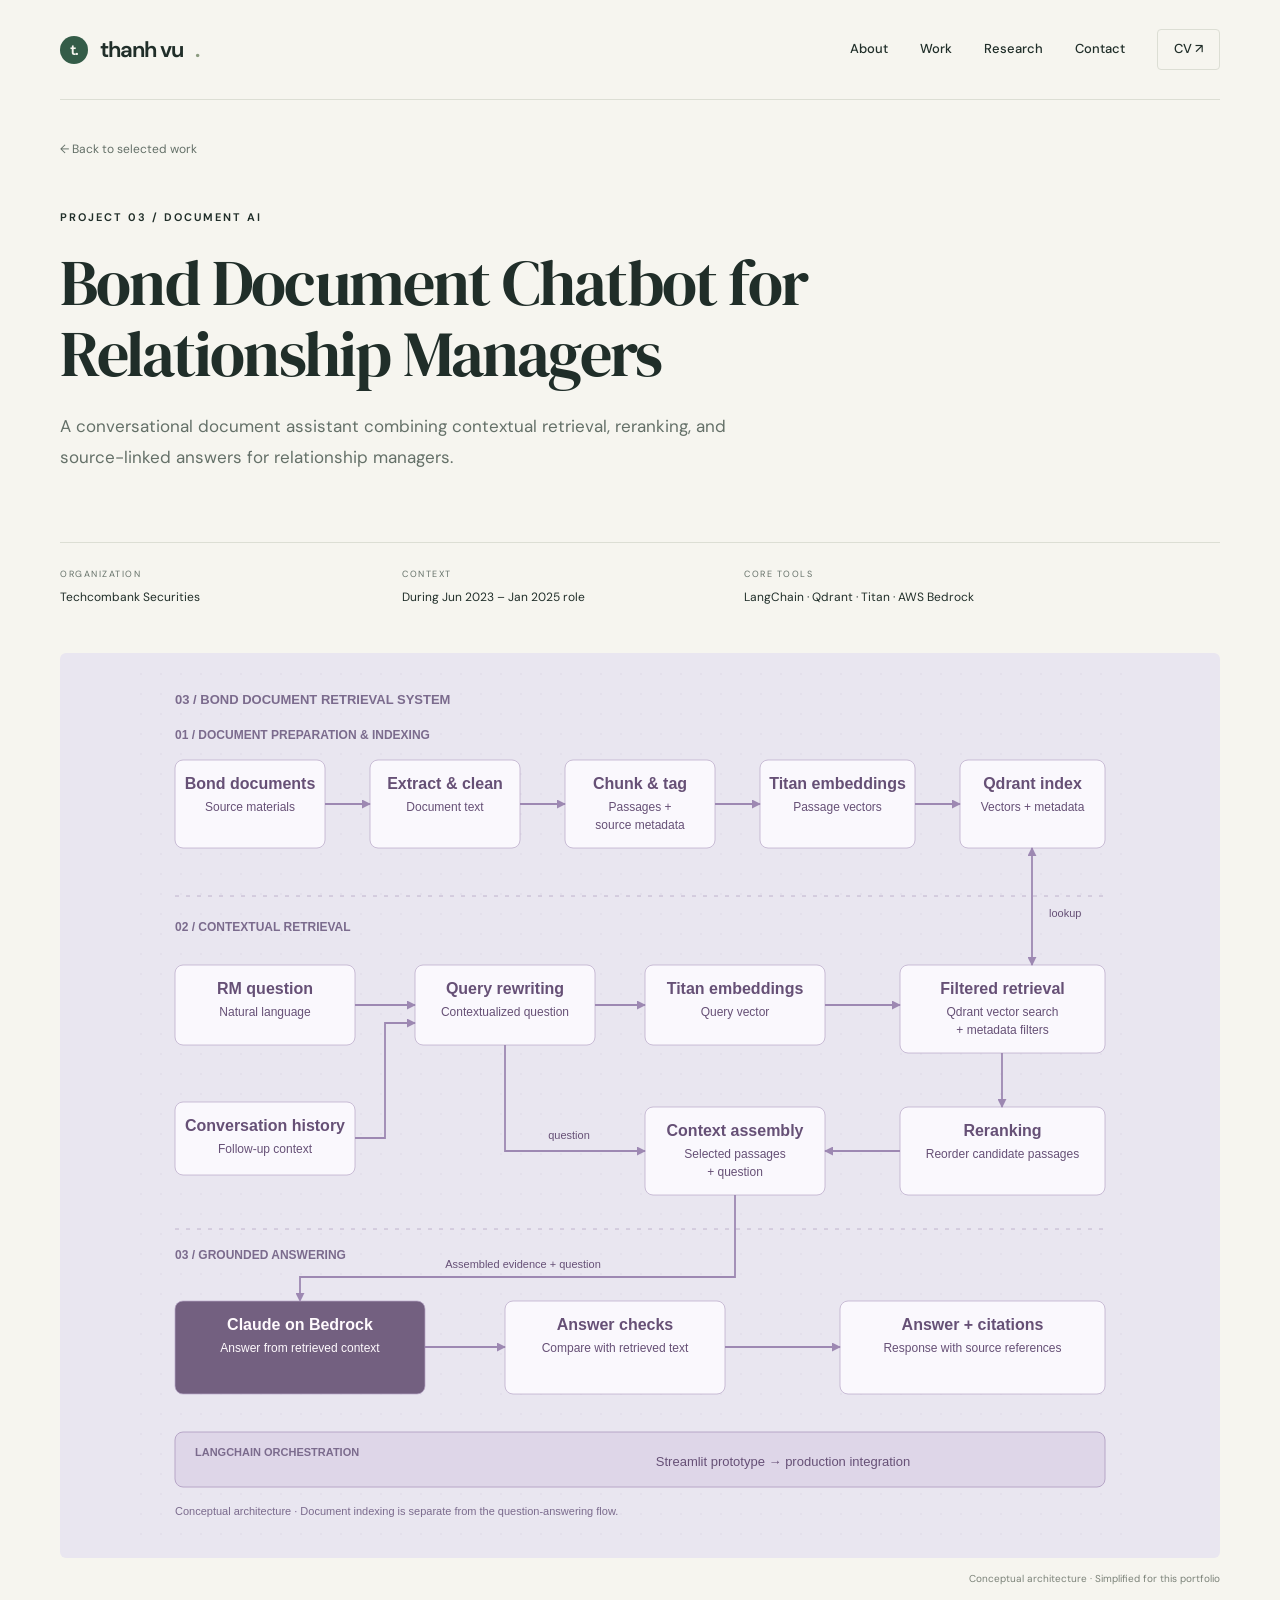
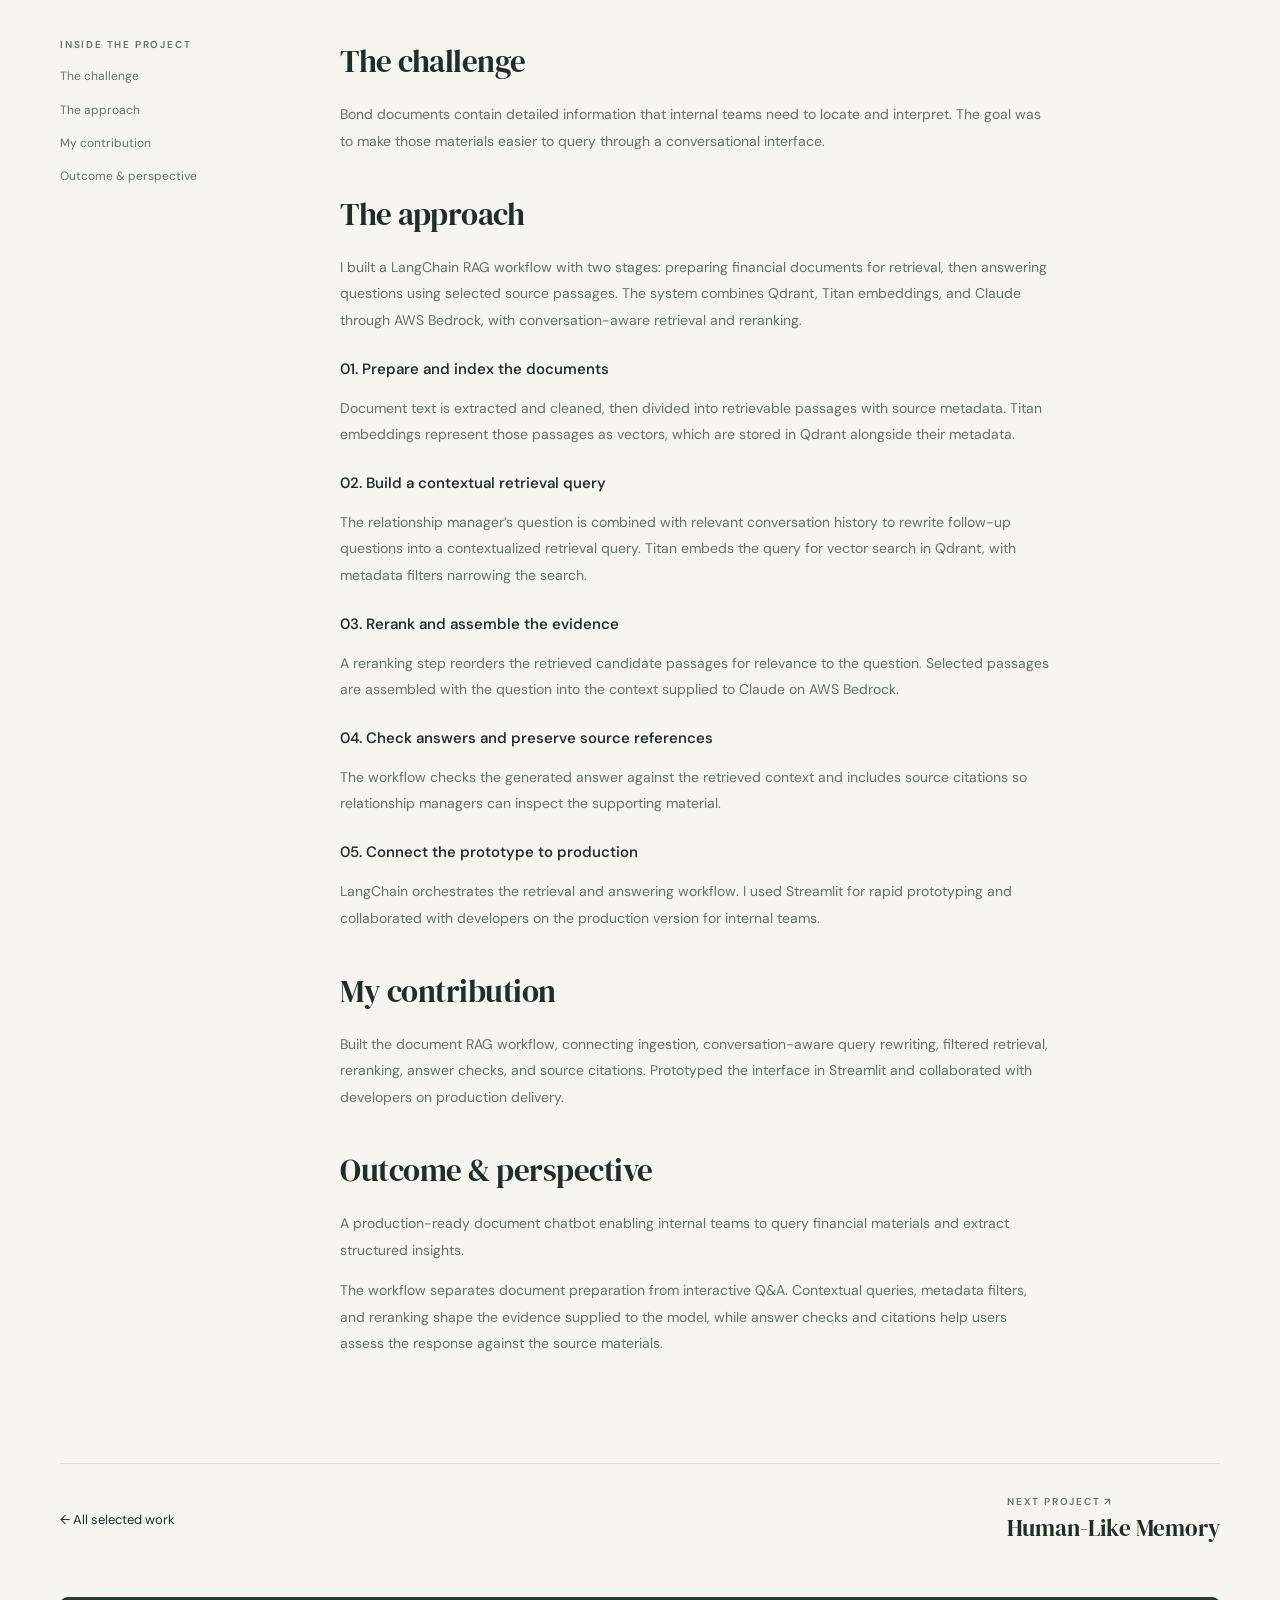
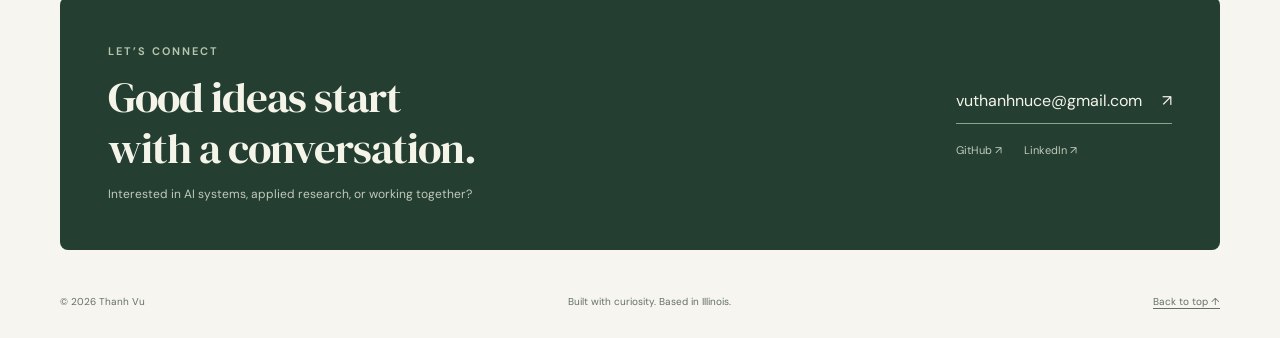
==== projects/bond-document-chatbot.html @ 67638975 "Publish personal portfolio with project case studies and revised CV" ====
<!doctype html><html lang="en"><head><meta charset="utf-8"><meta name="viewport" content="width=device-width,initial-scale=1"><meta name="theme-color" content="#f6f5ef"><title>Bond Document Chatbot — Thanh Vu</title><meta name="description" content="A conversational document assistant combining contextual retrieval, reranking, and source-linked answers for relationship managers."><meta property="og:title" content="Bond Document Chatbot — Thanh Vu"><meta property="og:description" content="A conversational document assistant combining contextual retrieval, reranking, and source-linked answers for relationship managers."><meta property="og:type" content="website"><link rel="icon" type="image/svg+xml" href="../assets/favicon.svg"><link rel="stylesheet" href="../assets/style.css?v=4"><script defer src="../assets/site.js"></script></head><body><a class="skip" href="#main">Skip to content</a><header class="site-header wrap"><a class="brand" href="../index.html" aria-label="Thanh Vu home"><span class="brand-mark" aria-hidden="true">t.</span>thanh vu<span style="color:#8c9c80">.</span></a><nav class="nav" aria-label="Main navigation"><a href="../index.html#about">About</a><a href="../index.html#work">Work</a><a class="desktop-link" href="../index.html#research">Research</a><a class="desktop-link" href="../index.html#contact">Contact</a><a class="cv-link" href="../assets/ThanhVu-CV.pdf?v=7" target="_blank" rel="noopener">CV <span aria-hidden="true">↗</span></a></nav></header><main id="main" class="wrap"><a class="back" href="../index.html#work">← Back to selected work</a><section class="case-hero"><div class="eyebrow">PROJECT 03 / DOCUMENT AI</div><h1>Bond Document Chatbot for Relationship Managers</h1><p class="lede">A conversational document assistant combining contextual retrieval, reranking, and source-linked answers for relationship managers.</p></section><dl class="case-facts"><div><dt>Organization</dt><dd>Techcombank Securities</dd></div><div><dt>Context</dt><dd>During Jun 2023 – Jan 2025 role</dd></div><div><dt>Core tools</dt><dd>LangChain · Qdrant · Titan · AWS Bedrock</dd></div></dl><figure id="architecture" style="margin:0"><div class="case-visual bond"><img src="../assets/bond.svg?v=2" width="1000" height="865" alt="Bond document indexing, contextual query rewriting, filtered Qdrant retrieval, reranking, context assembly, Claude answer generation, answer checks, and source citations."></div><figcaption class="illustration-note">Conceptual architecture · Simplified for this portfolio</figcaption></figure><div class="case-layout"><aside class="case-aside"><div class="small-label">INSIDE THE PROJECT</div><a href="#challenge">The challenge</a><a href="#approach">The approach</a><a href="#contribution">My contribution</a><a href="#outcome">Outcome &amp; perspective</a></aside><div class="case-body"><section id="challenge"><h2>The challenge</h2><p>Bond documents contain detailed information that internal teams need to locate and interpret. The goal was to make those materials easier to query through a conversational interface.</p></section><section id="approach"><h2>The approach</h2><p>I built a LangChain RAG workflow with two stages: preparing financial documents for retrieval, then answering questions using selected source passages. The system combines Qdrant, Titan embeddings, and Claude through AWS Bedrock, with conversation-aware retrieval and reranking.</p><h3>01. Prepare and index the documents</h3><p>Document text is extracted and cleaned, then divided into retrievable passages with source metadata. Titan embeddings represent those passages as vectors, which are stored in Qdrant alongside their metadata.</p><h3>02. Build a contextual retrieval query</h3><p>The relationship manager’s question is combined with relevant conversation history to rewrite follow-up questions into a contextualized retrieval query. Titan embeds the query for vector search in Qdrant, with metadata filters narrowing the search.</p><h3>03. Rerank and assemble the evidence</h3><p>A reranking step reorders the retrieved candidate passages for relevance to the question. Selected passages are assembled with the question into the context supplied to Claude on AWS Bedrock.</p><h3>04. Check answers and preserve source references</h3><p>The workflow checks the generated answer against the retrieved context and includes source citations so relationship managers can inspect the supporting material.</p><h3>05. Connect the prototype to production</h3><p>LangChain orchestrates the retrieval and answering workflow. I used Streamlit for rapid prototyping and collaborated with developers on the production version for internal teams.</p></section><section id="contribution"><h2>My contribution</h2><p>Built the document RAG workflow, connecting ingestion, conversation-aware query rewriting, filtered retrieval, reranking, answer checks, and source citations. Prototyped the interface in Streamlit and collaborated with developers on production delivery.</p></section><section id="outcome"><h2>Outcome &amp; perspective</h2><p>A production-ready document chatbot enabling internal teams to query financial materials and extract structured insights.</p><p>The workflow separates document preparation from interactive Q&A. Contextual queries, metadata filters, and reranking shape the evidence supplied to the model, while answer checks and citations help users assess the response against the source materials.</p></section></div></div><div class="case-next"><a href="../index.html#work">← All selected work</a><a href="human-like-memory.html"><div class="small-label">NEXT PROJECT ↗</div><span>Human-Like Memory</span></a></div><section class="contact" id="contact" aria-labelledby="contact-title"><div><div class="eyebrow">LET’S CONNECT</div><h2 id="contact-title">Good ideas start<br>with a conversation.</h2><p>Interested in AI systems, applied research, or working together?</p></div><div><a class="contact-email" href="mailto:vuthanhnuce@gmail.com">vuthanhnuce@gmail.com <span aria-hidden="true">↗</span></a><div class="contact-links"><a href="https://github.com/vuthanh2611" target="_blank" rel="noopener">GitHub ↗</a><a href="https://www.linkedin.com/in/vuducthanh2611/" target="_blank" rel="noopener">LinkedIn ↗</a></div></div></section></main><footer class="site-footer wrap"><span>© <span data-year>2026</span> Thanh Vu</span><span>Built with curiosity. Based in Illinois.</span><a href="../index.html#main">Back to top ↑</a></footer></body></html>
---- assets/style.css ----
@import url('https://fonts.googleapis.com/css2?family=DM+Sans:wght@400;450;500;550;600;650;700&family=DM+Serif+Display:ital@0;1&display=swap');
:root{--paper:#f6f5ef;--ink:#202e29;--green:#345c48;--muted:#647068;--line:#dcded4;--mint:#e3eadd;--coral:#f1e2d8;--lilac:#e9e6f0;--serif:'DM Serif Display',Georgia,serif;--sans:'DM Sans',Arial,sans-serif}*{box-sizing:border-box}html{scroll-behavior:smooth;scroll-padding-top:100px}body{margin:0;background:var(--paper);color:var(--ink);font-family:var(--sans);font-size:16px;line-height:1.6;-webkit-font-smoothing:antialiased}a{color:inherit;text-decoration:none}button{font:inherit}a,button{-webkit-tap-highlight-color:transparent}a:focus-visible,button:focus-visible{outline:3px solid #ac7835;outline-offset:5px}::selection{background:#d0dec5}.wrap{width:min(1160px,calc(100% - 96px));margin:auto}.site-header{height:100px;display:flex;align-items:center;justify-content:space-between;border-bottom:1px solid var(--line)}.brand{font-weight:650;font-size:22px;letter-spacing:-1px;display:flex;align-items:center;gap:12px}.brand-mark{display:grid;place-items:center;background:var(--green);width:28px;height:28px;color:var(--paper);font-size:15px;letter-spacing:-1px;border-radius:50%}.nav{display:flex;gap:32px;align-items:center;font-size:13px;font-weight:500}.nav a:hover,.text-link:hover{color:var(--green);text-decoration:underline;text-underline-offset:5px}.nav .cv-link{border:1px solid var(--line);padding:9px 16px;border-radius:4px}.mobile-menu{display:none}.eyebrow{font-size:11px;font-weight:650;text-transform:uppercase;letter-spacing:2px;display:flex;gap:9px;align-items:center}.status-dot{width:6px;height:6px;display:inline-block;background:#60825d;border-radius:50%}.hero{padding:85px 0 65px;display:grid;grid-template-columns:1.3fr 1fr;gap:36px;align-items:center}.hero h1{font-family:var(--serif);font-weight:400;font-size:clamp(60px,6.1vw,86px);line-height:1.04;letter-spacing:-3.5px;margin:28px 0}.hero h1 em{font-weight:400;color:var(--green)}.hero-intro{color:var(--muted);font-size:16px;max-width:460px;line-height:1.85}.hero-intro strong{color:var(--ink);font-weight:550}.actions{display:flex;align-items:center;gap:27px;margin-top:29px}.button{display:inline-flex;gap:23px;align-items:center;justify-content:center;padding:12px 20px;background:var(--green);color:#fff;border:1px solid var(--green);border-radius:4px;font-size:13px;font-weight:500;transition:background .2s,transform .2s}.button:hover{background:#244335;transform:translateY(-2px)}.text-link{font-size:13px;font-weight:550;display:inline-flex;gap:14px;align-items:center}.hero-art{position:relative;min-width:0;display:flex;align-items:center;justify-content:center}.hero-art img{display:block;width:100%;max-width:460px}.hero-art .art-caption{position:absolute;bottom:12px;left:0;right:0;text-align:center;font-family:monospace;font-size:9px;letter-spacing:2px;color:#72806b}.specialties{border-top:1px solid var(--line);border-bottom:1px solid var(--line);display:flex;justify-content:space-between;align-items:center;gap:20px;padding:20px 0;font-size:12px;color:var(--muted)}.specialties span:first-child{font-size:10px;letter-spacing:1.8px;text-transform:uppercase;color:#889086}.specialties b{font-weight:450;color:#46594b}.specialties i{font-style:normal;color:#a8b1a0}.section{padding:78px 0}.section-heading{display:flex;justify-content:space-between;align-items:flex-end;margin-bottom:30px;gap:25px}.section-heading h2{font-family:var(--serif);font-weight:400;font-size:42px;line-height:1.2;letter-spacing:-1.3px;margin:9px 0 0}.section-heading>p{font-size:13px;max-width:295px;color:var(--muted);margin:0 0 5px}.project-card{border:1px solid var(--line);border-radius:7px;overflow:hidden;background:#fcfcf8;transition:box-shadow .25s,transform .25s}.project-card:hover{box-shadow:0 10px 30px #26362a0a;transform:translateY(-3px)}.project-featured{display:grid;grid-template-columns:1fr 1fr;min-height:360px}.project-art{background:var(--mint);display:flex;align-items:center;justify-content:center;min-height:280px;overflow:hidden}.project-art img{width:100%;height:100%;object-fit:contain;display:block}.project-copy{padding:34px 37px;display:flex;flex-direction:column;align-items:flex-start}.project-meta{font-size:9px;font-weight:600;letter-spacing:1.5px;text-transform:uppercase;color:var(--muted);display:flex;align-items:center;gap:9px}.project-meta .project-number{color:#82917b}.project-copy h3{font-family:var(--serif);font-weight:400;line-height:1.18;font-size:31px;letter-spacing:-.6px;margin:15px 0}.project-copy>p{font-size:13px;line-height:1.85;color:var(--muted);margin:0 0 20px;max-width:420px}.tags{display:flex;gap:7px;flex-wrap:wrap;margin-bottom:24px}.tags span{border:1px solid var(--line);border-radius:3px;padding:3px 8px;font-size:9px;color:#66705e}.project-copy .text-link{margin-top:auto;font-size:12px}.project-grid{display:grid;grid-template-columns:1fr 1fr;gap:24px;margin-top:24px}.project-grid .project-art{height:276px;min-height:0}.project-grid .project-copy{padding:28px 32px}.project-grid .project-copy h3{font-size:28px}.project-grid .project-copy>p{min-height:72px}.project-grid .project-art.financial{background:var(--coral)}.project-grid .project-art.bond{background:var(--lilac)}.illustration-note{color:#7b8278;font-size:10px;text-align:right;margin:13px 0 0}.about-section{border-top:1px solid var(--line);display:grid;grid-template-columns:1fr 1.35fr;gap:80px}.about-section h2{font-family:var(--serif);font-size:43px;font-weight:400;line-height:1.17;letter-spacing:-1px;margin:17px 0 22px}.about-section .bio{font-size:14px;color:var(--muted);line-height:1.85}.small-label{font-size:10px;letter-spacing:1.8px;text-transform:uppercase;font-weight:600;color:var(--muted)}.education{border-top:1px solid var(--line);padding-top:22px;margin-top:28px}.education p{font-size:12px;line-height:1.7;margin:13px 0;color:var(--muted)}.education strong{font-weight:550;color:var(--ink)}.timeline{padding-top:4px}.timeline-item{padding:0 0 27px 24px;border-left:1px solid #ced5c8;position:relative}.timeline-item:last-child{padding-bottom:0}.timeline-item:before{content:'';position:absolute;left:-4px;top:8px;width:7px;height:7px;border-radius:50%;background:#90a087;border:2px solid var(--paper)}.timeline-item:first-child:before{background:var(--green)}.timeline-item .time{font-size:10px;color:var(--muted);letter-spacing:.4px}.timeline-item h3{font-size:16px;font-weight:550;margin:5px 0}.timeline-item h3 span{font-size:11px;font-weight:400;color:var(--muted);margin-left:6px}.timeline-item .role{font-size:11px;color:var(--green);margin-bottom:7px}.timeline-item p{font-size:12px;line-height:1.85;color:var(--muted);margin:0}.research{border-top:1px solid var(--line);padding:49px 0 65px;display:grid;grid-template-columns:1fr 2.35fr;gap:65px}.research h2{font-family:var(--serif);font-size:31px;font-weight:400;letter-spacing:-.5px;margin:10px 0}.research-intro{font-size:12px;color:var(--muted);max-width:220px}.publication{padding:20px 0;border-bottom:1px solid var(--line)}.publication:first-child{padding-top:0}.publication h3{font-size:14px;font-weight:500;line-height:1.6;margin:0 0 7px}.publication p{font-size:10px;color:var(--muted);margin:0}.publication .journal{margin-top:6px;color:var(--green)}.contact{background:#253e32;color:#f5f4e9;border-radius:8px;display:flex;justify-content:space-between;align-items:center;padding:46px 48px;margin-bottom:44px;gap:30px}.contact .eyebrow{color:#b7c5ac}.contact h2{font-size:43px;font-family:var(--serif);font-weight:400;line-height:1.17;letter-spacing:-1px;margin:12px 0}.contact p{font-size:12px;color:#c0cbb9;margin:0}.contact .contact-email{font-size:16px;border-bottom:1px solid #8ea189;padding-bottom:9px;display:flex;align-items:center;gap:20px}.contact-email:hover{color:#d2e6b6}.contact-links{display:flex;gap:22px;font-size:11px;color:#c0cbb9;margin-top:18px}.contact-links a:hover{text-decoration:underline}.site-footer{display:flex;justify-content:space-between;padding:0 0 28px;font-size:10px;color:var(--muted)}.site-footer a{text-decoration:underline;text-underline-offset:3px}.skip{position:absolute;top:-70px;left:16px;background:var(--ink);color:white;padding:10px;z-index:20}.skip:focus{top:10px}.back{display:inline-flex;font-size:12px;gap:12px;margin-top:40px;color:var(--muted)}.case-hero{padding:48px 0 35px;max-width:850px}.case-hero h1{font-family:var(--serif);font-weight:400;font-size:clamp(42px,5vw,66px);line-height:1.1;letter-spacing:-1.8px;margin:22px 0}.case-hero .lede{max-width:680px;color:var(--muted);line-height:1.85;font-size:17px}.case-facts{display:grid;grid-template-columns:1fr 1fr 1.5fr;gap:25px;padding:24px 0 30px;border-top:1px solid var(--line)}.case-facts dt{font-size:9px;text-transform:uppercase;letter-spacing:1.5px;color:var(--muted)}.case-facts dd{margin:7px 0 0;font-size:12px}.case-visual{border-radius:6px;background:var(--mint);padding:20px;display:flex;justify-content:center}.case-visual img{width:100%;max-width:820px;max-height:480px}.case-visual.financial{background:var(--coral)}.case-visual.bond{background:var(--lilac)}.case-layout{display:grid;grid-template-columns:220px 1fr;gap:60px;padding:50px 0 70px}.case-aside{font-size:12px;color:var(--muted);align-self:start;position:sticky;top:30px}.case-aside a{display:block;margin:14px 0}.case-aside a:hover{color:var(--green)}.case-body{max-width:710px}.case-body section{margin-bottom:36px;scroll-margin-top:30px}.case-body h2{font-family:var(--serif);font-size:31px;font-weight:400;letter-spacing:-.5px;margin:0 0 14px}.case-body h3{font-size:15px;font-weight:550;margin:23px 0 7px}.case-body p,.case-body li{font-size:14px;color:var(--muted);line-height:1.9}.case-body ul,.case-body ol{padding-left:20px}.case-body li{padding-left:7px;margin-bottom:10px}.case-body .callout{background:#e9eddf;padding:20px 25px;border-left:2px solid #8da475;font-size:13px;line-height:1.9;color:#425540}.case-next{border-top:1px solid var(--line);display:flex;justify-content:space-between;align-items:center;padding:30px 0 50px;font-size:13px}.case-next span{font-family:var(--serif);font-size:23px}.reveal{animation:rise .65s ease both}@keyframes rise{from{opacity:0;transform:translateY(14px)}to{opacity:1;transform:translateY(0)}}@media(min-width:1500px){.hero{padding-top:100px;padding-bottom:90px}}@media(max-width:950px){.wrap{width:calc(100% - 56px)}.hero h1{font-size:64px}.hero{gap:10px}.nav{gap:22px}.project-copy{padding:27px}.project-copy h3{font-size:29px}.project-grid .project-copy{padding:25px}.about-section{gap:45px;grid-template-columns:1fr 1.2fr}.contact{padding:35px}.contact h2{font-size:36px}.contact .contact-email{font-size:13px;gap:10px}.case-layout{grid-template-columns:170px 1fr;gap:35px}.specialties{font-size:10px;gap:10px}}@media(max-width:680px){.wrap{width:calc(100% - 40px)}.site-header{height:76px}.brand{font-size:20px}.nav{gap:15px;font-size:11px}.nav .cv-link{padding:7px 10px}.nav .desktop-link{display:none}.hero{padding:48px 0 30px;grid-template-columns:1fr;gap:20px}.hero h1{font-size:62px;letter-spacing:-2.5px;margin:23px 0}.hero-intro{font-size:14px;max-width:390px}.hero-art{max-width:370px;margin:0 auto;width:100%}.hero-art .art-caption{bottom:0}.hero-art img{max-height:320px}.eyebrow{font-size:9px;letter-spacing:1.6px}.actions{gap:24px;margin-top:24px}.specialties{flex-wrap:wrap;justify-content:flex-start;column-gap:13px;row-gap:7px;padding:16px 0;font-size:10px}.specialties span:first-child{width:100%;font-size:8px}.specialties i{display:none}.section{padding:48px 0}.section-heading{align-items:flex-start;flex-direction:column;gap:15px}.section-heading h2{font-size:36px}.section-heading>p{font-size:12px;max-width:300px}.project-featured{grid-template-columns:1fr}.project-featured .project-art{min-height:0;height:270px}.project-copy{padding:27px}.project-copy h3{font-size:30px}.project-grid{grid-template-columns:1fr;gap:22px;margin-top:22px}.project-grid .project-art{height:248px}.project-grid .project-copy>p{min-height:0}.illustration-note{text-align:left;font-size:9px}.about-section{grid-template-columns:1fr;gap:35px}.about-section h2{font-size:37px}.timeline-item{padding-bottom:27px}.research{grid-template-columns:1fr;gap:23px;padding-top:35px}.research-intro{max-width:none}.contact{flex-direction:column;align-items:flex-start;gap:28px;padding:30px 26px;margin-bottom:26px}.contact h2{font-size:35px}.contact .contact-email{font-size:14px}.site-footer{font-size:9px;gap:20px}.case-hero{padding:33px 0 25px}.case-hero h1{font-size:43px;letter-spacing:-1.2px}.case-hero .lede{font-size:15px}.case-facts{grid-template-columns:1fr 1fr;gap:20px}.case-facts>div:last-child{grid-column:1/-1}.case-visual{padding:8px}.case-layout{display:block;padding-top:32px}.case-aside{display:none}.case-body h2{font-size:28px}.case-body p,.case-body li{font-size:13px}.case-next{gap:24px;align-items:flex-start}.case-next span{font-size:20px}.back{margin-top:28px}}@media(prefers-reduced-motion:reduce){html{scroll-behavior:auto}*,*:before,*:after{animation:none!important;transition:none!important}}

/* Brief introduction before the selected projects. */
.about-intro{display:grid;grid-template-columns:1fr 1.55fr;gap:65px;padding:48px 0 46px;border-bottom:1px solid var(--line)}
.about-intro h2{font-family:var(--serif);font-weight:400;font-size:37px;line-height:1.17;letter-spacing:-.8px;margin:14px 0 0}
.intro-bio p{font-size:14px;line-height:1.9;color:var(--muted);margin:0 0 13px;max-width:620px}
.intro-bio .text-link{margin-top:5px;font-size:12px}
@media(max-width:680px){.about-intro{grid-template-columns:1fr;gap:22px;padding:35px 0}.about-intro h2{font-size:33px}.intro-bio p{font-size:13px}}

.publication h3 a{text-decoration:underline;text-decoration-color:#a7b39c;text-underline-offset:4px}.publication h3 a:hover{color:var(--green);text-decoration-color:var(--green)}.publication h3 a span{font-size:12px;white-space:nowrap}

.honors{grid-column:1/-1;border-top:1px solid var(--line);padding-top:26px;margin-top:-28px}.honors h3{margin:0 0 24px}.honors-grid{display:grid;grid-template-columns:repeat(3,minmax(0,1fr));gap:28px}.honors-grid article+article{border-left:1px solid var(--line);padding-left:28px}.funding-label{font-size:8px;letter-spacing:1.1px;font-weight:600;color:var(--green)}.honors h4{font-size:14px;font-weight:550;margin:9px 0 7px;line-height:1.5}.honors p{font-size:11px;color:var(--muted);line-height:1.8;margin:0}@media(max-width:680px){.honors{margin-top:0}.honors-grid{grid-template-columns:1fr;gap:22px}.honors-grid article+article{border-left:0;border-top:1px solid var(--line);padding:20px 0 0}}

.case-visual.memory img{max-width:1000px;max-height:none;height:auto}

.case-visual.financial img{max-width:1000px;max-height:none;height:auto}

.case-visual.bond img{max-width:1000px;max-height:none;height:auto}
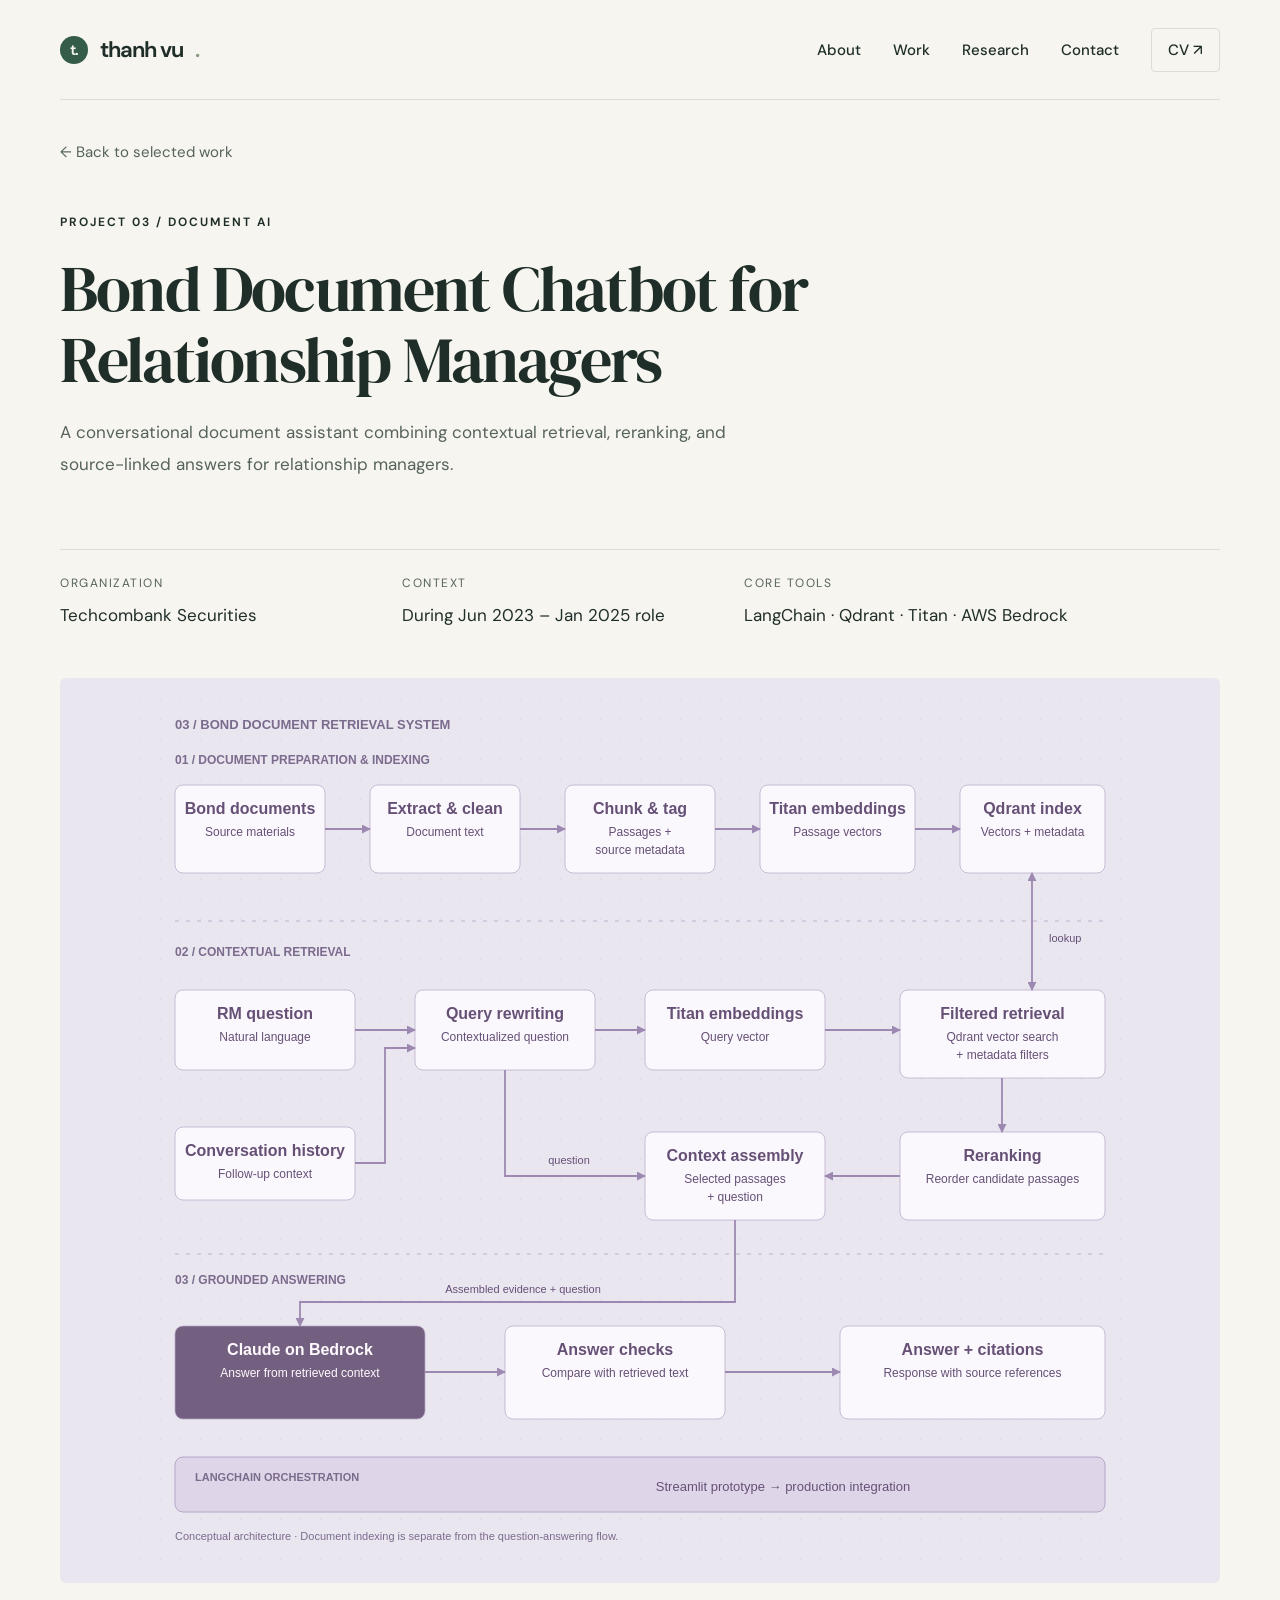
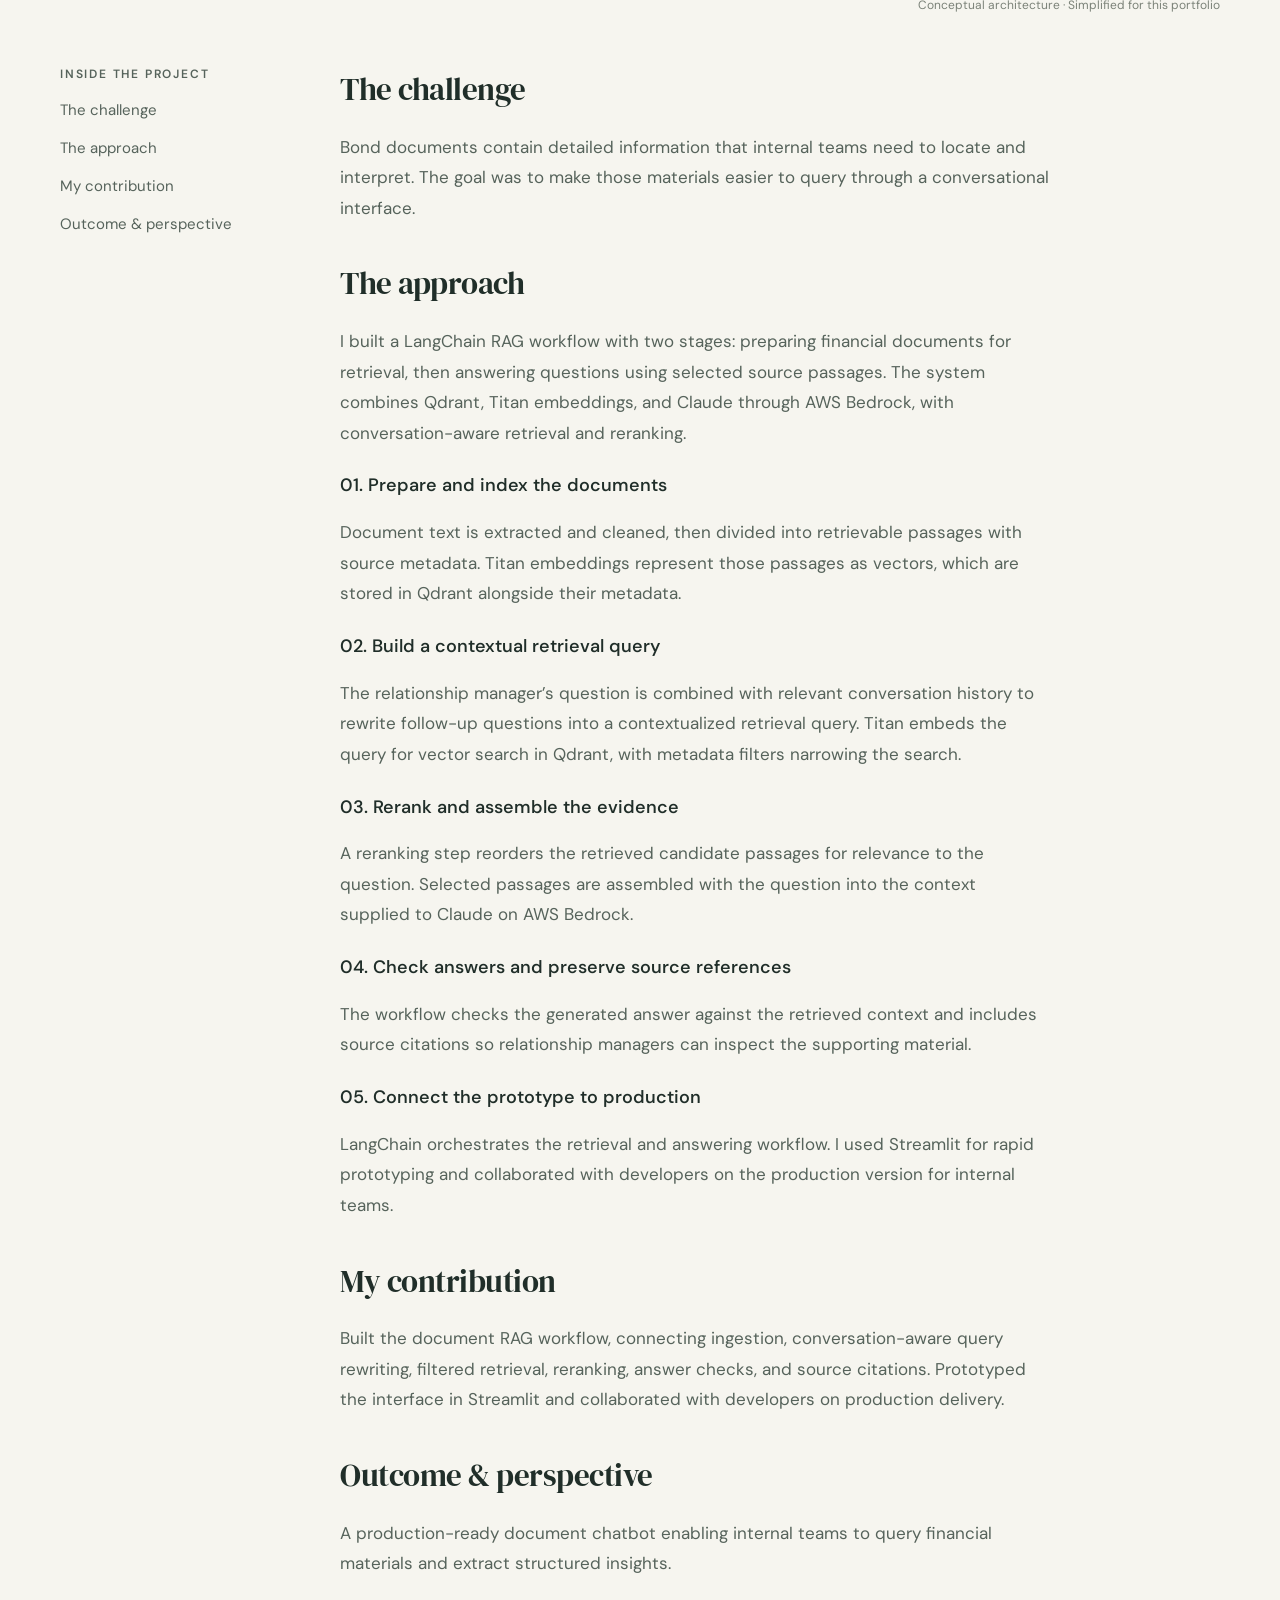
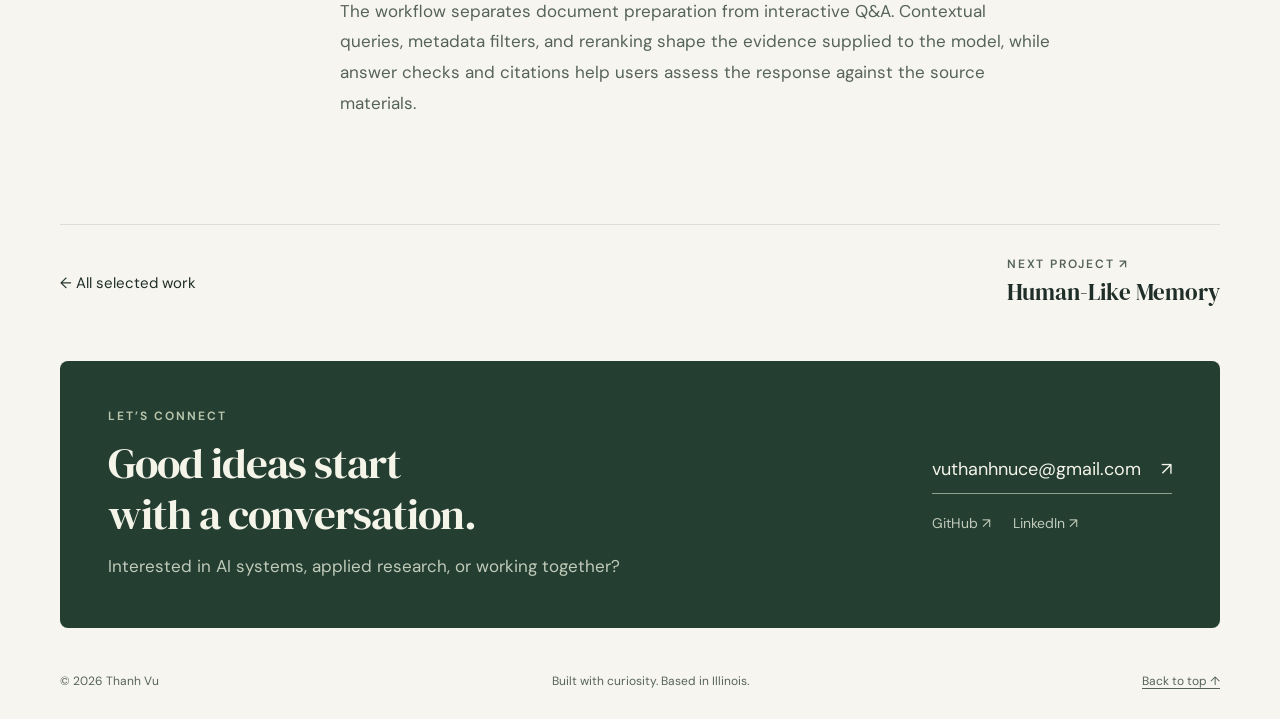
==== commit 0e957fdf: "Improve detail text readability on desktop and mobile" ====
--- a/projects/bond-document-chatbot.html
+++ b/projects/bond-document-chatbot.html
@@ -1 +1 @@
-<!doctype html><html lang="en"><head><meta charset="utf-8"><meta name="viewport" content="width=device-width,initial-scale=1"><meta name="theme-color" content="#f6f5ef"><title>Bond Document Chatbot — Thanh Vu</title><meta name="description" content="A conversational document assistant combining contextual retrieval, reranking, and source-linked answers for relationship managers."><meta property="og:title" content="Bond Document Chatbot — Thanh Vu"><meta property="og:description" content="A conversational document assistant combining contextual retrieval, reranking, and source-linked answers for relationship managers."><meta property="og:type" content="website"><link rel="icon" type="image/svg+xml" href="../assets/favicon.svg"><link rel="stylesheet" href="../assets/style.css?v=4"><script defer src="../assets/site.js"></script></head><body><a class="skip" href="#main">Skip to content</a><header class="site-header wrap"><a class="brand" href="../index.html" aria-label="Thanh Vu home"><span class="brand-mark" aria-hidden="true">t.</span>thanh vu<span style="color:#8c9c80">.</span></a><nav class="nav" aria-label="Main navigation"><a href="../index.html#about">About</a><a href="../index.html#work">Work</a><a class="desktop-link" href="../index.html#research">Research</a><a class="desktop-link" href="../index.html#contact">Contact</a><a class="cv-link" href="../assets/ThanhVu-CV.pdf?v=7" target="_blank" rel="noopener">CV <span aria-hidden="true">↗</span></a></nav></header><main id="main" class="wrap"><a class="back" href="../index.html#work">← Back to selected work</a><section class="case-hero"><div class="eyebrow">PROJECT 03 / DOCUMENT AI</div><h1>Bond Document Chatbot for Relationship Managers</h1><p class="lede">A conversational document assistant combining contextual retrieval, reranking, and source-linked answers for relationship managers.</p></section><dl class="case-facts"><div><dt>Organization</dt><dd>Techcombank Securities</dd></div><div><dt>Context</dt><dd>During Jun 2023 – Jan 2025 role</dd></div><div><dt>Core tools</dt><dd>LangChain · Qdrant · Titan · AWS Bedrock</dd></div></dl><figure id="architecture" style="margin:0"><div class="case-visual bond"><img src="../assets/bond.svg?v=2" width="1000" height="865" alt="Bond document indexing, contextual query rewriting, filtered Qdrant retrieval, reranking, context assembly, Claude answer generation, answer checks, and source citations."></div><figcaption class="illustration-note">Conceptual architecture · Simplified for this portfolio</figcaption></figure><div class="case-layout"><aside class="case-aside"><div class="small-label">INSIDE THE PROJECT</div><a href="#challenge">The challenge</a><a href="#approach">The approach</a><a href="#contribution">My contribution</a><a href="#outcome">Outcome &amp; perspective</a></aside><div class="case-body"><section id="challenge"><h2>The challenge</h2><p>Bond documents contain detailed information that internal teams need to locate and interpret. The goal was to make those materials easier to query through a conversational interface.</p></section><section id="approach"><h2>The approach</h2><p>I built a LangChain RAG workflow with two stages: preparing financial documents for retrieval, then answering questions using selected source passages. The system combines Qdrant, Titan embeddings, and Claude through AWS Bedrock, with conversation-aware retrieval and reranking.</p><h3>01. Prepare and index the documents</h3><p>Document text is extracted and cleaned, then divided into retrievable passages with source metadata. Titan embeddings represent those passages as vectors, which are stored in Qdrant alongside their metadata.</p><h3>02. Build a contextual retrieval query</h3><p>The relationship manager’s question is combined with relevant conversation history to rewrite follow-up questions into a contextualized retrieval query. Titan embeds the query for vector search in Qdrant, with metadata filters narrowing the search.</p><h3>03. Rerank and assemble the evidence</h3><p>A reranking step reorders the retrieved candidate passages for relevance to the question. Selected passages are assembled with the question into the context supplied to Claude on AWS Bedrock.</p><h3>04. Check answers and preserve source references</h3><p>The workflow checks the generated answer against the retrieved context and includes source citations so relationship managers can inspect the supporting material.</p><h3>05. Connect the prototype to production</h3><p>LangChain orchestrates the retrieval and answering workflow. I used Streamlit for rapid prototyping and collaborated with developers on the production version for internal teams.</p></section><section id="contribution"><h2>My contribution</h2><p>Built the document RAG workflow, connecting ingestion, conversation-aware query rewriting, filtered retrieval, reranking, answer checks, and source citations. Prototyped the interface in Streamlit and collaborated with developers on production delivery.</p></section><section id="outcome"><h2>Outcome &amp; perspective</h2><p>A production-ready document chatbot enabling internal teams to query financial materials and extract structured insights.</p><p>The workflow separates document preparation from interactive Q&A. Contextual queries, metadata filters, and reranking shape the evidence supplied to the model, while answer checks and citations help users assess the response against the source materials.</p></section></div></div><div class="case-next"><a href="../index.html#work">← All selected work</a><a href="human-like-memory.html"><div class="small-label">NEXT PROJECT ↗</div><span>Human-Like Memory</span></a></div><section class="contact" id="contact" aria-labelledby="contact-title"><div><div class="eyebrow">LET’S CONNECT</div><h2 id="contact-title">Good ideas start<br>with a conversation.</h2><p>Interested in AI systems, applied research, or working together?</p></div><div><a class="contact-email" href="mailto:vuthanhnuce@gmail.com">vuthanhnuce@gmail.com <span aria-hidden="true">↗</span></a><div class="contact-links"><a href="https://github.com/vuthanh2611" target="_blank" rel="noopener">GitHub ↗</a><a href="https://www.linkedin.com/in/vuducthanh2611/" target="_blank" rel="noopener">LinkedIn ↗</a></div></div></section></main><footer class="site-footer wrap"><span>© <span data-year>2026</span> Thanh Vu</span><span>Built with curiosity. Based in Illinois.</span><a href="../index.html#main">Back to top ↑</a></footer></body></html>+<!doctype html><html lang="en"><head><meta charset="utf-8"><meta name="viewport" content="width=device-width,initial-scale=1"><meta name="theme-color" content="#f6f5ef"><title>Bond Document Chatbot — Thanh Vu</title><meta name="description" content="A conversational document assistant combining contextual retrieval, reranking, and source-linked answers for relationship managers."><meta property="og:title" content="Bond Document Chatbot — Thanh Vu"><meta property="og:description" content="A conversational document assistant combining contextual retrieval, reranking, and source-linked answers for relationship managers."><meta property="og:type" content="website"><link rel="icon" type="image/svg+xml" href="../assets/favicon.svg"><link rel="stylesheet" href="../assets/style.css?v=8"><script defer src="../assets/site.js"></script></head><body><a class="skip" href="#main">Skip to content</a><header class="site-header wrap"><a class="brand" href="../index.html" aria-label="Thanh Vu home"><span class="brand-mark" aria-hidden="true">t.</span>thanh vu<span style="color:#8c9c80">.</span></a><nav class="nav" aria-label="Main navigation"><a href="../index.html#about">About</a><a href="../index.html#work">Work</a><a class="desktop-link" href="../index.html#research">Research</a><a class="desktop-link" href="../index.html#contact">Contact</a><a class="cv-link" href="../assets/ThanhVu-CV.pdf?v=7" target="_blank" rel="noopener">CV <span aria-hidden="true">↗</span></a></nav></header><main id="main" class="wrap"><a class="back" href="../index.html#work">← Back to selected work</a><section class="case-hero"><div class="eyebrow">PROJECT 03 / DOCUMENT AI</div><h1>Bond Document Chatbot for Relationship Managers</h1><p class="lede">A conversational document assistant combining contextual retrieval, reranking, and source-linked answers for relationship managers.</p></section><dl class="case-facts"><div><dt>Organization</dt><dd>Techcombank Securities</dd></div><div><dt>Context</dt><dd>During Jun 2023 – Jan 2025 role</dd></div><div><dt>Core tools</dt><dd>LangChain · Qdrant · Titan · AWS Bedrock</dd></div></dl><figure id="architecture" style="margin:0"><div class="case-visual bond"><img src="../assets/bond.svg?v=2" width="1000" height="865" alt="Bond document indexing, contextual query rewriting, filtered Qdrant retrieval, reranking, context assembly, Claude answer generation, answer checks, and source citations."></div><figcaption class="illustration-note">Conceptual architecture · Simplified for this portfolio</figcaption></figure><div class="case-layout"><aside class="case-aside"><div class="small-label">INSIDE THE PROJECT</div><a href="#challenge">The challenge</a><a href="#approach">The approach</a><a href="#contribution">My contribution</a><a href="#outcome">Outcome &amp; perspective</a></aside><div class="case-body"><section id="challenge"><h2>The challenge</h2><p>Bond documents contain detailed information that internal teams need to locate and interpret. The goal was to make those materials easier to query through a conversational interface.</p></section><section id="approach"><h2>The approach</h2><p>I built a LangChain RAG workflow with two stages: preparing financial documents for retrieval, then answering questions using selected source passages. The system combines Qdrant, Titan embeddings, and Claude through AWS Bedrock, with conversation-aware retrieval and reranking.</p><h3>01. Prepare and index the documents</h3><p>Document text is extracted and cleaned, then divided into retrievable passages with source metadata. Titan embeddings represent those passages as vectors, which are stored in Qdrant alongside their metadata.</p><h3>02. Build a contextual retrieval query</h3><p>The relationship manager’s question is combined with relevant conversation history to rewrite follow-up questions into a contextualized retrieval query. Titan embeds the query for vector search in Qdrant, with metadata filters narrowing the search.</p><h3>03. Rerank and assemble the evidence</h3><p>A reranking step reorders the retrieved candidate passages for relevance to the question. Selected passages are assembled with the question into the context supplied to Claude on AWS Bedrock.</p><h3>04. Check answers and preserve source references</h3><p>The workflow checks the generated answer against the retrieved context and includes source citations so relationship managers can inspect the supporting material.</p><h3>05. Connect the prototype to production</h3><p>LangChain orchestrates the retrieval and answering workflow. I used Streamlit for rapid prototyping and collaborated with developers on the production version for internal teams.</p></section><section id="contribution"><h2>My contribution</h2><p>Built the document RAG workflow, connecting ingestion, conversation-aware query rewriting, filtered retrieval, reranking, answer checks, and source citations. Prototyped the interface in Streamlit and collaborated with developers on production delivery.</p></section><section id="outcome"><h2>Outcome &amp; perspective</h2><p>A production-ready document chatbot enabling internal teams to query financial materials and extract structured insights.</p><p>The workflow separates document preparation from interactive Q&A. Contextual queries, metadata filters, and reranking shape the evidence supplied to the model, while answer checks and citations help users assess the response against the source materials.</p></section></div></div><div class="case-next"><a href="../index.html#work">← All selected work</a><a href="human-like-memory.html"><div class="small-label">NEXT PROJECT ↗</div><span>Human-Like Memory</span></a></div><section class="contact" id="contact" aria-labelledby="contact-title"><div><div class="eyebrow">LET’S CONNECT</div><h2 id="contact-title">Good ideas start<br>with a conversation.</h2><p>Interested in AI systems, applied research, or working together?</p></div><div><a class="contact-email" href="mailto:vuthanhnuce@gmail.com">vuthanhnuce@gmail.com <span aria-hidden="true">↗</span></a><div class="contact-links"><a href="https://github.com/vuthanh2611" target="_blank" rel="noopener">GitHub ↗</a><a href="https://www.linkedin.com/in/vuducthanh2611/" target="_blank" rel="noopener">LinkedIn ↗</a></div></div></section></main><footer class="site-footer wrap"><span>© <span data-year>2026</span> Thanh Vu</span><span>Built with curiosity. Based in Illinois.</span><a href="../index.html#main">Back to top ↑</a></footer></body></html>
--- a/assets/style.css
+++ b/assets/style.css
@@ -17,3 +17,42 @@
 .case-visual.financial img{max-width:1000px;max-height:none;height:auto}
 
 .case-visual.bond img{max-width:1000px;max-height:none;height:auto}
+
+/* Readable detail text while preserving the display headings. */
+:root{--muted:#56635b}
+body{font-size:17px}
+.nav,.button,.text-link,.project-copy .text-link,.intro-bio .text-link,.back,.case-aside,.case-next{font-size:15px}
+.hero-intro{font-size:18px;line-height:1.8;max-width:510px}
+.eyebrow,.small-label{font-size:12px}
+.specialties{font-size:14px;flex-wrap:wrap;justify-content:flex-start;column-gap:22px;row-gap:10px}
+.specialties span:first-child{font-size:12px}
+.section-heading>p,.research-intro{font-size:16px;line-height:1.75}
+.project-copy>p,.about-section .bio,.intro-bio p,.education p,.timeline-item p,.honors p,.contact p,.case-facts dd,.case-body p,.case-body li,.case-body .callout{font-size:17px;line-height:1.8}
+.project-meta,.tags span,.illustration-note,.funding-label,.case-facts dt,.site-footer,.hero-art .art-caption{font-size:12px}
+.project-meta{flex-wrap:wrap;row-gap:5px;line-height:1.7}
+.tags{row-gap:9px}
+.tags span{padding:4px 9px}
+.timeline-item .time,.timeline-item h3 span,.timeline-item .role,.publication p,.contact-links{font-size:14px}
+.timeline-item h3,.honors h4{font-size:18px}
+.publication h3,.case-body h3{font-size:18px;line-height:1.6}
+.publication h3 a span{font-size:14px}
+.contact .contact-email{font-size:18px}
+.contact-links{flex-wrap:wrap}
+.hero-art .art-caption{font-size:10px;letter-spacing:1.5px}
+@media(max-width:950px){
+  .specialties{font-size:14px;gap:12px 20px}
+  .contact .contact-email{font-size:16px}
+}
+@media(max-width:680px){
+  body{font-size:16px}
+  .nav{font-size:14px;gap:13px}
+  .hero-intro{font-size:17px}
+  .eyebrow{font-size:11px}
+  .specialties{font-size:13px;column-gap:16px}
+  .specialties span:first-child{font-size:11px}
+  .project-copy>p,.about-section .bio,.intro-bio p,.education p,.timeline-item p,.honors p,.contact p,.case-facts dd,.case-body p,.case-body li,.case-body .callout{font-size:16px}
+  .section-heading>p,.research-intro,.case-hero .lede{font-size:16px}
+  .illustration-note,.site-footer{font-size:12px}
+  .site-footer{flex-wrap:wrap;gap:10px 20px}
+  .contact .contact-email{font-size:16px;gap:10px;overflow-wrap:anywhere}
+}
